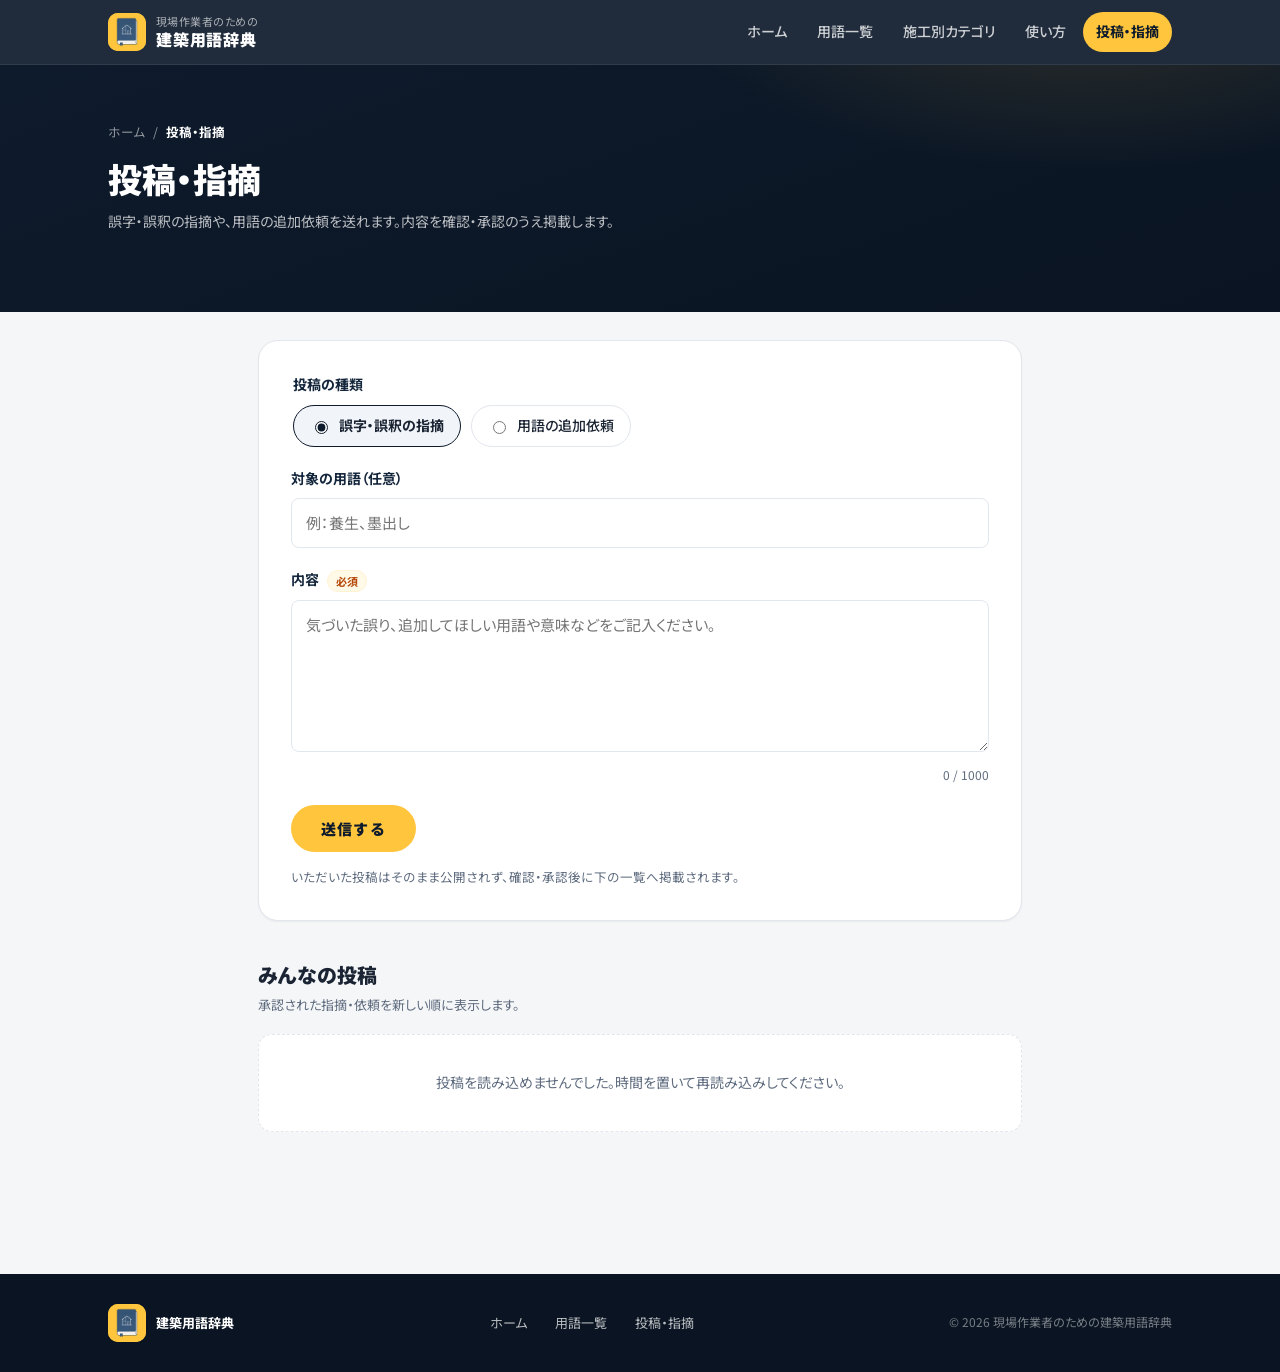
==== board.html @ fd0390ba "動的化: Supabase連携で投稿板(承認制・簡易スパム対策)と人気検索ワードの実データ化を追加" ====
<!doctype html>
<html lang="ja">
<head>
  <meta charset="utf-8">
  <meta name="viewport" content="width=device-width, initial-scale=1">
  <title>投稿・指摘 | 現場作業者のための建築用語辞典</title>
  <meta name="description" content="誤字・誤釈の指摘や、用語の追加依頼を投稿できます。">
  <meta name="theme-color" content="#0e1b2c">
  <link rel="preconnect" href="https://fonts.googleapis.com">
  <link rel="preconnect" href="https://fonts.gstatic.com" crossorigin>
  <link href="https://fonts.googleapis.com/css2?family=Noto+Sans+JP:wght@400;500;700;900&display=swap" rel="stylesheet">
  <link rel="icon" type="image/png" sizes="32x32" href="image/icon-32.png">
  <link rel="icon" type="image/png" sizes="192x192" href="image/icon-192.png">
  <link rel="apple-touch-icon" sizes="180x180" href="image/icon-180.png">
  <link rel="stylesheet" href="styles.css">
</head>
<body data-page="board">
  <a class="skip-link" href="#main">本文へスキップ</a>

  <header class="site-header">
    <div class="container header-inner">
      <a class="brand" href="index.html" aria-label="現場作業者のための建築用語辞典 ホーム">
        <span class="brand-mark" aria-hidden="true">
          <img class="brand-img" src="image/icon-192.png" alt="">
        </span>
        <span class="brand-text"><small>現場作業者のための</small><strong>建築用語辞典</strong></span>
      </a>
      <button class="nav-toggle" type="button" aria-expanded="false" aria-controls="globalNav">
        <span class="nav-toggle-bar" aria-hidden="true"></span>
        <span class="visually-hidden">メニュー</span>
      </button>
      <nav id="globalNav" class="nav" aria-label="メインナビゲーション">
        <a href="index.html">ホーム</a>
        <a href="search.html">用語一覧</a>
        <a href="index.html#categories">施工別カテゴリ</a>
        <a href="index.html#features">使い方</a>
        <a href="board.html" aria-current="page">投稿・指摘</a>
      </nav>
    </div>
  </header>

  <main id="main">
    <section class="page-hero">
      <div class="container">
        <nav class="breadcrumb" aria-label="パンくずリスト">
          <a href="index.html">ホーム</a><span aria-hidden="true">/</span><span aria-current="page">投稿・指摘</span>
        </nav>
        <h1>投稿・指摘</h1>
        <p class="page-lead">誤字・誤釈の指摘や、用語の追加依頼を送れます。内容を確認・承認のうえ掲載します。</p>
      </div>
    </section>

    <section class="section section-board">
      <div class="container container-narrow">
        <form id="postForm" class="post-form" novalidate>
          <fieldset class="post-field">
            <legend>投稿の種類</legend>
            <div class="post-type-choices">
              <label class="post-radio">
                <input type="radio" name="type" value="typo" checked>
                <span>誤字・誤釈の指摘</span>
              </label>
              <label class="post-radio">
                <input type="radio" name="type" value="request">
                <span>用語の追加依頼</span>
              </label>
            </div>
          </fieldset>

          <div class="post-field">
            <label for="postTerm">対象の用語（任意）</label>
            <input id="postTerm" name="term" type="text" maxlength="60" autocomplete="off" placeholder="例：養生、墨出し">
          </div>

          <div class="post-field">
            <label for="postBody">内容<span class="req">必須</span></label>
            <textarea id="postBody" name="body" rows="5" maxlength="1000" required placeholder="気づいた誤り、追加してほしい用語や意味などをご記入ください。"></textarea>
            <p class="post-help"><span id="postCounter">0 / 1000</span></p>
          </div>

          <!-- スパム対策（人間には見えない項目） -->
          <div class="hp-field" aria-hidden="true">
            <label for="postWebsite">Website</label>
            <input id="postWebsite" name="website" type="text" tabindex="-1" autocomplete="off">
          </div>

          <div id="postStatus" class="post-status" role="status" aria-live="polite" hidden></div>

          <button type="submit" class="post-submit">送信する</button>
          <p class="post-note">いただいた投稿はそのまま公開されず、確認・承認後に下の一覧へ掲載されます。</p>
        </form>

        <div class="board-list-head">
          <h2>みんなの投稿</h2>
          <p>承認された指摘・依頼を新しい順に表示します。</p>
        </div>
        <div id="postEmpty" class="status-message" role="status" aria-live="polite" hidden></div>
        <div id="postList" class="post-list"></div>
      </div>
    </section>
  </main>

  <footer class="footer">
    <div class="container footer-inner">
      <div class="footer-brand">
        <span class="brand-mark" aria-hidden="true">
          <img class="brand-img" src="image/icon-192.png" alt="">
        </span>
        <strong>建築用語辞典</strong>
      </div>
      <nav class="footer-nav" aria-label="フッターナビゲーション">
        <a href="index.html">ホーム</a>
        <a href="search.html">用語一覧</a>
        <a href="board.html">投稿・指摘</a>
      </nav>
      <p class="footer-copy">© 2026 現場作業者のための建築用語辞典</p>
    </div>
  </footer>

  <script src="app.js"></script>
</body>
</html>
---- styles.css ----
/* =============================================
   現場作業者のための建築用語辞典 — v2
   ============================================= */

:root {
  --navy-950: #0a1422;
  --navy-900: #0e1b2c;
  --navy-800: #14263c;
  --navy-700: #1d3553;
  --navy-100: #e8edf4;
  --navy-50: #f1f4f9;
  --yellow-500: #f2b41c;
  --yellow-400: #ffc53d;
  --yellow-100: #fff3d1;
  --yellow-50: #fff9e8;
  --bg: #f5f6f8;
  --surface: #ffffff;
  --border: #e2e6ed;
  --ink: #1a2433;
  --muted: #5e6b7e;
  --danger: #b54708;
  --radius-s: 8px;
  --radius-m: 14px;
  --radius-l: 20px;
  --shadow-s: 0 1px 2px rgba(14, 27, 44, 0.06);
  --shadow-m: 0 6px 24px -8px rgba(14, 27, 44, 0.18);
  --font: "Noto Sans JP", system-ui, -apple-system, "Segoe UI", "Hiragino Kaku Gothic ProN", "Yu Gothic UI", sans-serif;
  --container: 1120px;
}

* { box-sizing: border-box; }

html { scroll-behavior: smooth; }

body {
  margin: 0;
  font-family: var(--font);
  color: var(--ink);
  background: var(--bg);
  line-height: 1.7;
  -webkit-font-smoothing: antialiased;
  font-feature-settings: "palt";
}

img, svg { display: block; }

h1, h2, h3 { line-height: 1.35; margin: 0; }

a { color: inherit; }

button { font-family: inherit; }

.container {
  max-width: var(--container);
  margin-inline: auto;
  padding-inline: clamp(16px, 4vw, 28px);
}

.container-narrow { max-width: 820px; }

.visually-hidden {
  position: absolute;
  width: 1px; height: 1px;
  margin: -1px; padding: 0;
  overflow: hidden;
  clip: rect(0 0 0 0);
  white-space: nowrap;
  border: 0;
}

.skip-link {
  position: absolute;
  left: 12px; top: -48px;
  z-index: 100;
  background: var(--yellow-400);
  color: var(--navy-900);
  font-weight: 700;
  padding: 10px 18px;
  border-radius: 0 0 var(--radius-s) var(--radius-s);
  text-decoration: none;
  transition: top 0.15s ease;
}
.skip-link:focus { top: 0; }

:focus-visible {
  outline: 3px solid var(--yellow-500);
  outline-offset: 2px;
  border-radius: 4px;
}

/* ---------- Header ---------- */

.site-header {
  position: sticky;
  top: 0;
  z-index: 50;
  background: rgba(14, 27, 44, 0.92);
  backdrop-filter: blur(10px);
  -webkit-backdrop-filter: blur(10px);
  color: #fff;
  border-bottom: 1px solid rgba(255, 255, 255, 0.08);
}

.header-inner {
  display: flex;
  align-items: center;
  justify-content: space-between;
  gap: 16px;
  min-height: 64px;
}

.brand {
  display: flex;
  align-items: center;
  gap: 10px;
  text-decoration: none;
  padding-block: 8px;
}

.brand-mark {
  display: grid;
  place-items: center;
  width: 38px; height: 38px;
  flex-shrink: 0;
  border-radius: 10px;
  background: var(--yellow-400);
  color: var(--navy-900);
  overflow: hidden;
}
.brand-mark svg { width: 22px; height: 22px; }
.brand-mark .brand-img { width: 100%; height: 100%; object-fit: cover; }

.brand-text { display: flex; flex-direction: column; line-height: 1.25; }
.brand-text small { font-size: 11px; color: rgba(255, 255, 255, 0.62); letter-spacing: 0.04em; }
.brand-text strong { font-size: 16px; font-weight: 900; letter-spacing: 0.05em; }

.nav { display: flex; align-items: center; gap: 4px; }

.nav a {
  text-decoration: none;
  font-size: 14px;
  font-weight: 500;
  color: rgba(255, 255, 255, 0.78);
  padding: 8px 13px;
  border-radius: 999px;
  transition: color 0.15s ease, background-color 0.15s ease;
}

.nav a:hover { color: #fff; background: rgba(255, 255, 255, 0.1); }

.nav a[aria-current="page"] {
  color: var(--navy-900);
  background: var(--yellow-400);
  font-weight: 700;
}

.nav-toggle {
  display: none;
  position: relative;
  width: 44px; height: 44px;
  border: 1px solid rgba(255, 255, 255, 0.25);
  border-radius: 10px;
  background: transparent;
  cursor: pointer;
}

.nav-toggle-bar,
.nav-toggle-bar::before,
.nav-toggle-bar::after {
  content: "";
  position: absolute;
  left: 50%;
  width: 18px; height: 2px;
  background: #fff;
  border-radius: 2px;
  transform: translateX(-50%);
  transition: transform 0.2s ease, opacity 0.2s ease;
}
.nav-toggle-bar { top: 50%; margin-top: -1px; }
.nav-toggle-bar::before { top: -6px; }
.nav-toggle-bar::after { top: 6px; }

.nav-toggle[aria-expanded="true"] .nav-toggle-bar { background: transparent; }
.nav-toggle[aria-expanded="true"] .nav-toggle-bar::before { transform: translateX(-50%) translateY(6px) rotate(45deg); }
.nav-toggle[aria-expanded="true"] .nav-toggle-bar::after { transform: translateX(-50%) translateY(-6px) rotate(-45deg); }

/* ---------- Hero ---------- */

.hero {
  position: relative;
  background:
    linear-gradient(90deg, rgba(246, 250, 253, 0.97) 0%, rgba(246, 250, 253, 0.88) 42%, rgba(246, 250, 253, 0.3) 72%, rgba(246, 250, 253, 0.05) 100%),
    url("image/hero-banner.jpg") right center / cover no-repeat,
    #e9f1f8;
  color: var(--ink);
  border-bottom: 4px solid var(--yellow-400);
  overflow: hidden;
}

.hero-grid {
  position: relative;
  display: grid;
  grid-template-columns: minmax(0, 1.2fr) minmax(0, 0.8fr);
  align-items: center;
  gap: clamp(28px, 5vw, 64px);
  padding-block: clamp(56px, 9vw, 104px);
}

.hero-eyebrow {
  display: inline-flex;
  align-items: center;
  gap: 8px;
  margin: 0 0 18px;
  font-size: 13px;
  font-weight: 700;
  letter-spacing: 0.08em;
  color: var(--navy-800);
  background: rgba(255, 255, 255, 0.82);
  border: 1px solid rgba(14, 27, 44, 0.16);
  padding: 6px 14px;
  border-radius: 999px;
}

.hero-eyebrow-dot {
  width: 7px; height: 7px;
  border-radius: 50%;
  background: var(--yellow-500);
}

.hero h1 {
  font-size: clamp(30px, 4.6vw, 48px);
  font-weight: 900;
  letter-spacing: 0.02em;
  margin-bottom: 16px;
  color: var(--navy-900);
}

.hero h1 em {
  font-style: normal;
  color: var(--navy-800);
  background: linear-gradient(transparent 70%, rgba(255, 197, 61, 0.8) 70%);
}

.hero-lead {
  margin: 0 0 28px;
  max-width: 30em;
  font-size: clamp(14px, 1.6vw, 16px);
  color: #3d4c61;
}

/* ---------- Search box ---------- */

.search-form { position: relative; max-width: 560px; }

.search-box {
  display: flex;
  align-items: center;
  gap: 8px;
  background: #fff;
  border: 1px solid rgba(14, 27, 44, 0.1);
  border-radius: 999px;
  padding: 6px 6px 6px 18px;
  box-shadow: 0 12px 32px -12px rgba(14, 27, 44, 0.38);
}

.search-icon { width: 20px; height: 20px; color: var(--muted); flex-shrink: 0; }

.search-box input {
  flex: 1 1 0;
  width: 100%;
  min-width: 0;
  -webkit-appearance: none;
  appearance: none;
  border: 0;
  background: transparent;
  font: inherit;
  font-size: 16px;
  color: var(--ink);
  padding-block: 11px;
}
.search-box input:focus { outline: none; }
.search-box input::placeholder { color: #9aa5b5; }
.search-box input::-webkit-search-cancel-button { -webkit-appearance: none; }

.search-box button {
  border: 0;
  cursor: pointer;
  background: var(--yellow-400);
  color: var(--navy-900);
  font-weight: 900;
  font-size: 15px;
  letter-spacing: 0.1em;
  padding: 11px 26px;
  border-radius: 999px;
  transition: background-color 0.15s ease, transform 0.15s ease;
}
.search-box button:hover { background: var(--yellow-500); }
.search-box button:active { transform: scale(0.97); }

.search-suggest {
  position: absolute;
  z-index: 30;
  inset-inline: 0;
  top: calc(100% + 8px);
  margin: 0;
  padding: 6px;
  list-style: none;
  background: #fff;
  border: 1px solid var(--border);
  border-radius: var(--radius-m);
  box-shadow: var(--shadow-m);
  max-height: 320px;
  overflow-y: auto;
}

.search-suggest li {
  display: flex;
  align-items: baseline;
  gap: 10px;
  padding: 9px 12px;
  border-radius: var(--radius-s);
  cursor: pointer;
  color: var(--ink);
}

.search-suggest li strong { font-weight: 700; }
.search-suggest li .suggest-reading { font-size: 12px; color: var(--muted); }
.search-suggest li .suggest-cat { margin-left: auto; font-size: 11px; color: var(--muted); flex-shrink: 0; }

.search-suggest li:hover,
.search-suggest li[aria-selected="true"] { background: var(--yellow-50); }

/* ---------- Popular tags ---------- */

.popular { margin-top: 22px; }

.popular-label {
  display: block;
  font-size: 12px;
  font-weight: 700;
  letter-spacing: 0.08em;
  color: #5d6b7e;
  margin-bottom: 10px;
}

.tag-list { display: flex; flex-wrap: wrap; gap: 8px; }

.tag {
  border: 1px solid rgba(14, 27, 44, 0.18);
  background: rgba(255, 255, 255, 0.85);
  color: var(--navy-800);
  font-size: 13px;
  font-weight: 500;
  padding: 6px 14px;
  border-radius: 999px;
  cursor: pointer;
  transition: background-color 0.15s ease, color 0.15s ease, border-color 0.15s ease;
}

.tag:hover {
  background: var(--yellow-400);
  border-color: var(--yellow-400);
  color: var(--navy-900);
  font-weight: 700;
}

/* ---------- Sections ---------- */

.section { padding-block: clamp(48px, 7vw, 84px); }

.section-muted { background: #eef1f5; }

.section-heading { max-width: 620px; margin-bottom: 32px; }

.section-heading-row {
  max-width: none;
  display: flex;
  align-items: flex-end;
  justify-content: space-between;
  gap: 20px;
  flex-wrap: wrap;
}

.section-kicker {
  margin: 0 0 6px;
  font-size: 12px;
  font-weight: 900;
  letter-spacing: 0.18em;
  text-transform: uppercase;
  color: var(--yellow-500);
}

.section-heading h2 {
  font-size: clamp(22px, 3vw, 30px);
  font-weight: 900;
  letter-spacing: 0.02em;
}

.section-heading p { margin: 10px 0 0; color: var(--muted); font-size: 14px; }

.text-link {
  display: inline-flex;
  align-items: center;
  gap: 6px;
  font-size: 14px;
  font-weight: 700;
  color: var(--navy-700);
  text-decoration: none;
  border-bottom: 2px solid var(--yellow-400);
  padding-bottom: 2px;
  transition: color 0.15s ease;
}
.text-link:hover { color: var(--navy-900); }
.text-link svg { width: 16px; height: 16px; }

.pickup-actions { display: flex; align-items: center; gap: 18px; flex-wrap: wrap; }

.recent-empty {
  grid-column: 1 / -1;
  margin: 0;
  padding: 28px 20px;
  border: 1px dashed var(--border);
  border-radius: var(--radius-m);
  background: var(--surface);
  color: var(--muted);
  font-size: 14px;
  text-align: center;
}

.link-button {
  border: 0;
  background: none;
  padding: 0;
  cursor: pointer;
  font: inherit;
  font-size: 13px;
  font-weight: 700;
  color: var(--muted);
  text-decoration: underline;
  text-underline-offset: 3px;
  transition: color 0.15s ease;
}
.link-button:hover { color: var(--navy-800); }

/* ---------- Category cards ---------- */

.category-grid {
  display: grid;
  grid-template-columns: repeat(auto-fill, minmax(236px, 1fr));
  gap: 14px;
}

.category-card {
  display: flex;
  align-items: flex-start;
  gap: 14px;
  text-align: left;
  background: var(--surface);
  border: 1px solid var(--border);
  border-radius: var(--radius-m);
  padding: 18px;
  cursor: pointer;
  text-decoration: none;
  box-shadow: var(--shadow-s);
  transition: transform 0.18s ease, box-shadow 0.18s ease, border-color 0.18s ease;
}

.category-card:hover {
  transform: translateY(-3px);
  box-shadow: var(--shadow-m);
  border-color: var(--navy-700);
}

.category-icon {
  display: grid;
  place-items: center;
  width: 56px; height: 56px;
  flex-shrink: 0;
  border-radius: 12px;
  background: var(--yellow-50);
  border: 1px solid var(--yellow-100);
  color: var(--navy-800);
  overflow: hidden;
}
.category-icon svg { width: 24px; height: 24px; }

.category-icon .category-img {
  width: 100%;
  height: 100%;
  object-fit: cover;
}

.category-card h3 { font-size: 15px; font-weight: 700; }

.category-card .category-count {
  display: block;
  font-size: 12px;
  font-weight: 700;
  color: var(--yellow-500);
  margin-top: 2px;
}

.category-card p {
  margin: 6px 0 0;
  font-size: 12.5px;
  line-height: 1.6;
  color: var(--muted);
  display: -webkit-box;
  -webkit-line-clamp: 2;
  -webkit-box-orient: vertical;
  overflow: hidden;
}

/* ---------- Term cards ---------- */

.term-grid {
  display: grid;
  grid-template-columns: repeat(auto-fill, minmax(280px, 1fr));
  gap: 14px;
}

.term-card {
  position: relative;
  display: flex;
  flex-direction: column;
  align-items: flex-start;
  gap: 4px;
  text-align: left;
  background: var(--surface);
  border: 1px solid var(--border);
  border-radius: var(--radius-m);
  padding: 20px 20px 16px;
  cursor: pointer;
  text-decoration: none;
  color: var(--ink);
  box-shadow: var(--shadow-s);
  overflow: hidden;
  transition: transform 0.18s ease, box-shadow 0.18s ease, border-color 0.18s ease;
}

.term-card::before {
  content: "";
  position: absolute;
  inset-block: 0;
  left: 0;
  width: 4px;
  background: var(--yellow-400);
  transform: scaleY(0);
  transform-origin: top;
  transition: transform 0.2s ease;
}

.term-card:hover {
  transform: translateY(-3px);
  box-shadow: var(--shadow-m);
  border-color: var(--navy-700);
}

.term-card:hover::before { transform: scaleY(1); }

.term-card h3 {
  font-size: 19px;
  font-weight: 900;
  letter-spacing: 0.02em;
}

.term-card .reading { margin: 0; font-size: 12px; color: var(--muted); }

.term-card .meaning {
  margin: 6px 0 12px;
  font-size: 13.5px;
  line-height: 1.65;
  color: #38465a;
  display: -webkit-box;
  -webkit-line-clamp: 2;
  -webkit-box-orient: vertical;
  overflow: hidden;
}

.badge {
  margin-top: auto;
  font-size: 11px;
  font-weight: 700;
  color: var(--navy-700);
  background: var(--navy-50);
  border-radius: 999px;
  padding: 3px 11px;
}

mark {
  background: var(--yellow-100);
  color: inherit;
  border-radius: 3px;
  padding-inline: 1px;
}

/* ---------- Feature cards ---------- */

.feature-grid {
  display: grid;
  grid-template-columns: repeat(auto-fit, minmax(230px, 1fr));
  gap: 14px;
}

.feature-card {
  background: var(--surface);
  border: 1px solid var(--border);
  border-radius: var(--radius-m);
  padding: 24px 22px;
  box-shadow: var(--shadow-s);
}

.feature-icon {
  display: grid;
  place-items: center;
  width: 46px; height: 46px;
  border-radius: 12px;
  background: var(--navy-900);
  color: var(--yellow-400);
  margin-bottom: 14px;
}
.feature-icon svg { width: 24px; height: 24px; }

.feature-card h3 { font-size: 16px; font-weight: 700; margin-bottom: 8px; }
.feature-card p { margin: 0; font-size: 13.5px; color: var(--muted); }

/* ---------- Page hero (search) ---------- */

.page-hero {
  background:
    radial-gradient(700px 300px at 85% -30%, rgba(255, 197, 61, 0.14), transparent 60%),
    linear-gradient(160deg, var(--navy-900), var(--navy-950));
  color: #fff;
  padding-block: clamp(32px, 5vw, 56px);
}

.page-hero h1 { font-size: clamp(24px, 3.4vw, 34px); font-weight: 900; }

.page-lead { margin: 8px 0 22px; font-size: 14px; color: rgba(255, 255, 255, 0.72); }

.breadcrumb {
  display: flex;
  align-items: center;
  flex-wrap: wrap;
  gap: 8px;
  font-size: 12.5px;
  margin-bottom: 14px;
  color: var(--muted);
}

.page-hero .breadcrumb { color: rgba(255, 255, 255, 0.55); }

.breadcrumb a { text-decoration: none; }
.breadcrumb a:hover { text-decoration: underline; }
.breadcrumb [aria-current="page"] { font-weight: 700; }
.page-hero .breadcrumb [aria-current="page"] { color: #fff; }

/* ---------- Filter bar ---------- */

.section-list { padding-top: 28px; }

.filter-area { margin-bottom: 26px; display: grid; gap: 8px; }

.filter-bar { display: flex; align-items: center; gap: 12px; }

.filter-label {
  flex-shrink: 0;
  width: 4.5em;
  white-space: nowrap;
  font-size: 11px;
  font-weight: 900;
  letter-spacing: 0.08em;
  color: var(--muted);
}

.kana-chip {
  min-width: 42px;
  padding-inline: 0;
  text-align: center;
  font-weight: 700;
}

.kana-chip-all { min-width: 0; padding-inline: 16px; }

.filter-scroll .kana-chip[aria-pressed="true"]::before { content: ""; }

.kana-chip:disabled {
  opacity: 0.35;
  cursor: default;
}

.filter-scroll {
  display: flex;
  gap: 8px;
  overflow-x: auto;
  padding-block: 4px;
  scrollbar-width: thin;
}

.filter-chip {
  flex-shrink: 0;
  border: 1px solid var(--border);
  background: var(--surface);
  color: var(--ink);
  font-size: 13px;
  font-weight: 500;
  padding: 7px 16px;
  border-radius: 999px;
  cursor: pointer;
  transition: background-color 0.15s ease, color 0.15s ease, border-color 0.15s ease;
}

.filter-chip:hover { border-color: var(--navy-700); }

.filter-chip[aria-pressed="true"] {
  background: var(--navy-900);
  border-color: var(--navy-900);
  color: #fff;
  font-weight: 700;
}

.filter-chip[aria-pressed="true"]::before {
  content: "✓ ";
  color: var(--yellow-400);
}

.results-heading {
  display: flex;
  align-items: baseline;
  gap: 14px;
  flex-wrap: wrap;
  margin-bottom: 18px;
}

.results-heading h2 { font-size: 20px; font-weight: 900; }
.results-heading p { margin: 0; font-size: 13px; color: var(--muted); }

.status-message {
  background: var(--surface);
  border: 1px dashed var(--border);
  border-radius: var(--radius-m);
  color: var(--muted);
  text-align: center;
  font-size: 14px;
  padding: 36px 20px;
  margin-bottom: 18px;
}

/* ---------- Term detail ---------- */

.section-detail { padding-top: 28px; }

.detail-card:focus,
.detail-card:focus-visible { outline: none; }

.detail-card {
  background: var(--surface);
  border: 1px solid var(--border);
  border-radius: var(--radius-l);
  box-shadow: var(--shadow-s);
  overflow: hidden;
}

.detail-header {
  background: linear-gradient(160deg, var(--navy-900), var(--navy-800));
  color: #fff;
  padding: clamp(24px, 4vw, 36px);
  border-bottom: 4px solid var(--yellow-400);
}

.detail-header .badge { background: rgba(255, 255, 255, 0.12); color: var(--yellow-400); margin: 0 0 12px; display: inline-block; }

.detail-header h1 {
  font-size: clamp(28px, 4.4vw, 40px);
  font-weight: 900;
  letter-spacing: 0.03em;
}

.detail-header .reading { margin: 6px 0 0; font-size: 14px; color: rgba(255, 255, 255, 0.66); }

.detail-body { padding: clamp(20px, 4vw, 32px); display: grid; gap: 20px; }

.detail-section h2 {
  display: flex;
  align-items: center;
  gap: 8px;
  font-size: 14px;
  font-weight: 900;
  letter-spacing: 0.06em;
  color: var(--navy-700);
  margin-bottom: 8px;
}

.detail-section h2 svg { width: 18px; height: 18px; color: var(--yellow-500); flex-shrink: 0; }

.detail-section p { margin: 0; font-size: 15px; }

.detail-meaning p { font-size: 16.5px; font-weight: 500; line-height: 1.8; }

.detail-caution {
  background: var(--yellow-50);
  border: 1px solid var(--yellow-100);
  border-left: 4px solid var(--yellow-400);
  border-radius: var(--radius-s);
  padding: 14px 16px;
}

.detail-caution h2 { color: var(--danger); }
.detail-caution h2 svg { color: var(--danger); }

.related-list { display: flex; flex-wrap: wrap; gap: 8px; }

.related-chip {
  display: inline-flex;
  align-items: center;
  gap: 6px;
  border: 1px solid var(--border);
  background: var(--bg);
  color: var(--navy-800);
  font-size: 13px;
  font-weight: 500;
  text-decoration: none;
  padding: 6px 14px;
  border-radius: 999px;
  cursor: pointer;
  transition: background-color 0.15s ease, border-color 0.15s ease;
}

.related-chip:hover { background: var(--yellow-50); border-color: var(--yellow-400); }

.related-chip svg { width: 13px; height: 13px; color: var(--yellow-500); }

.detail-actions { margin-top: 22px; }

/* ---------- 投稿板 ---------- */

.section-board { padding-top: 28px; }

.post-form {
  background: var(--surface);
  border: 1px solid var(--border);
  border-radius: var(--radius-l);
  box-shadow: var(--shadow-s);
  padding: clamp(20px, 4vw, 32px);
  margin-bottom: 40px;
}

.post-field { margin-bottom: 20px; border: 0; padding: 0; }
.post-field > label,
.post-field > legend {
  display: block;
  font-size: 14px;
  font-weight: 700;
  color: var(--navy-800);
  margin-bottom: 8px;
  padding: 0;
}

.req {
  display: inline-block;
  margin-left: 8px;
  font-size: 11px;
  font-weight: 700;
  color: var(--danger);
  background: var(--yellow-50);
  border: 1px solid var(--yellow-100);
  border-radius: 999px;
  padding: 1px 8px;
  vertical-align: middle;
}

.post-type-choices { display: flex; flex-wrap: wrap; gap: 10px; }

.post-radio {
  display: inline-flex;
  align-items: center;
  gap: 8px;
  border: 1px solid var(--border);
  border-radius: 999px;
  padding: 8px 16px;
  cursor: pointer;
  font-size: 14px;
  font-weight: 500;
  transition: border-color 0.15s ease, background-color 0.15s ease;
}
.post-radio:hover { border-color: var(--navy-700); }
.post-radio input { accent-color: var(--navy-900); }
.post-radio:has(input:checked) {
  border-color: var(--navy-900);
  background: var(--navy-50);
  font-weight: 700;
}

.post-field input[type="text"],
.post-field textarea {
  width: 100%;
  border: 1px solid var(--border);
  border-radius: var(--radius-s);
  background: #fff;
  font: inherit;
  font-size: 15px;
  color: var(--ink);
  padding: 11px 14px;
  -webkit-appearance: none;
  appearance: none;
}
.post-field textarea { resize: vertical; min-height: 110px; line-height: 1.7; }
.post-field input[type="text"]:focus,
.post-field textarea:focus {
  outline: none;
  border-color: var(--navy-700);
  box-shadow: 0 0 0 3px rgba(29, 53, 83, 0.12);
}

.post-help { margin: 6px 0 0; text-align: right; font-size: 12px; color: var(--muted); }

.hp-field {
  position: absolute;
  left: -9999px;
  width: 1px;
  height: 1px;
  overflow: hidden;
}

.post-submit {
  border: 0;
  cursor: pointer;
  background: var(--yellow-400);
  color: var(--navy-900);
  font-weight: 900;
  font-size: 15px;
  letter-spacing: 0.08em;
  padding: 13px 30px;
  border-radius: 999px;
  transition: background-color 0.15s ease, transform 0.15s ease;
}
.post-submit:hover { background: var(--yellow-500); }
.post-submit:active { transform: scale(0.98); }
.post-submit:disabled { opacity: 0.6; cursor: default; }

.post-note { margin: 14px 0 0; font-size: 12.5px; color: var(--muted); }

.post-status {
  margin-bottom: 16px;
  padding: 12px 16px;
  border-radius: var(--radius-s);
  font-size: 14px;
  font-weight: 500;
  background: var(--navy-50);
  color: var(--navy-800);
}
.post-status-ok {
  background: #e9f7ef;
  color: #1c7a47;
  border: 1px solid #bfe6cf;
}
.post-status-error {
  background: #fdeee7;
  color: var(--danger);
  border: 1px solid #f6d3bf;
}

.board-list-head { margin-bottom: 18px; }
.board-list-head h2 { font-size: 20px; font-weight: 900; }
.board-list-head p { margin: 6px 0 0; font-size: 13px; color: var(--muted); }

.post-list { display: grid; gap: 12px; }

.post-card {
  background: var(--surface);
  border: 1px solid var(--border);
  border-radius: var(--radius-m);
  box-shadow: var(--shadow-s);
  padding: 18px 20px;
}

.post-head {
  display: flex;
  align-items: center;
  gap: 12px;
  margin-bottom: 8px;
}

.post-type {
  font-size: 11px;
  font-weight: 700;
  border-radius: 999px;
  padding: 3px 11px;
}
.post-type-typo { color: var(--danger); background: var(--yellow-50); border: 1px solid var(--yellow-100); }
.post-type-request { color: var(--navy-700); background: var(--navy-50); border: 1px solid var(--border); }

.post-head time { font-size: 12px; color: var(--muted); }

.post-term { margin: 0 0 6px; font-size: 13px; font-weight: 700; color: var(--navy-800); }
.post-body { margin: 0; font-size: 14.5px; line-height: 1.75; color: var(--ink); white-space: pre-line; }

/* ---------- Footer ---------- */

.footer {
  background: var(--navy-950);
  color: rgba(255, 255, 255, 0.72);
  margin-top: 40px;
}

.footer-inner {
  display: flex;
  align-items: center;
  justify-content: space-between;
  gap: 18px;
  flex-wrap: wrap;
  padding-block: 30px;
  font-size: 13px;
}

.footer-brand { display: flex; align-items: center; gap: 10px; color: #fff; }

.footer-nav { display: flex; gap: 4px; }
.footer-nav a {
  text-decoration: none;
  padding: 6px 12px;
  border-radius: 999px;
  transition: background-color 0.15s ease, color 0.15s ease;
}
.footer-nav a:hover { background: rgba(255, 255, 255, 0.08); color: #fff; }

.footer-copy { margin: 0; font-size: 12px; color: rgba(255, 255, 255, 0.45); }

/* ---------- Responsive ---------- */

@media (max-width: 960px) {
  .hero-grid { grid-template-columns: 1fr; }

  .hero {
    background:
      linear-gradient(rgba(246, 250, 253, 0.93), rgba(246, 250, 253, 0.88)),
      url("image/hero-banner.jpg") 72% center / cover no-repeat,
      #e9f1f8;
  }
}

@media (max-width: 760px) {
  .nav-toggle { display: block; }

  .nav {
    display: none;
    position: absolute;
    top: 100%;
    inset-inline: 0;
    flex-direction: column;
    align-items: stretch;
    gap: 2px;
    background: var(--navy-900);
    border-bottom: 1px solid rgba(255, 255, 255, 0.1);
    padding: 10px clamp(16px, 4vw, 28px) 16px;
    box-shadow: 0 16px 32px -12px rgba(0, 0, 0, 0.4);
  }

  .nav.is-open { display: flex; }

  .nav a { border-radius: var(--radius-s); padding: 12px 14px; font-size: 15px; }

  .search-box { padding-left: 14px; }
  .search-box button { padding-inline: 18px; letter-spacing: 0.04em; }

  .footer-inner { flex-direction: column; align-items: flex-start; gap: 12px; }
}

@media (prefers-reduced-motion: reduce) {
  html { scroll-behavior: auto; }
  *, *::before, *::after { transition: none !important; }
}
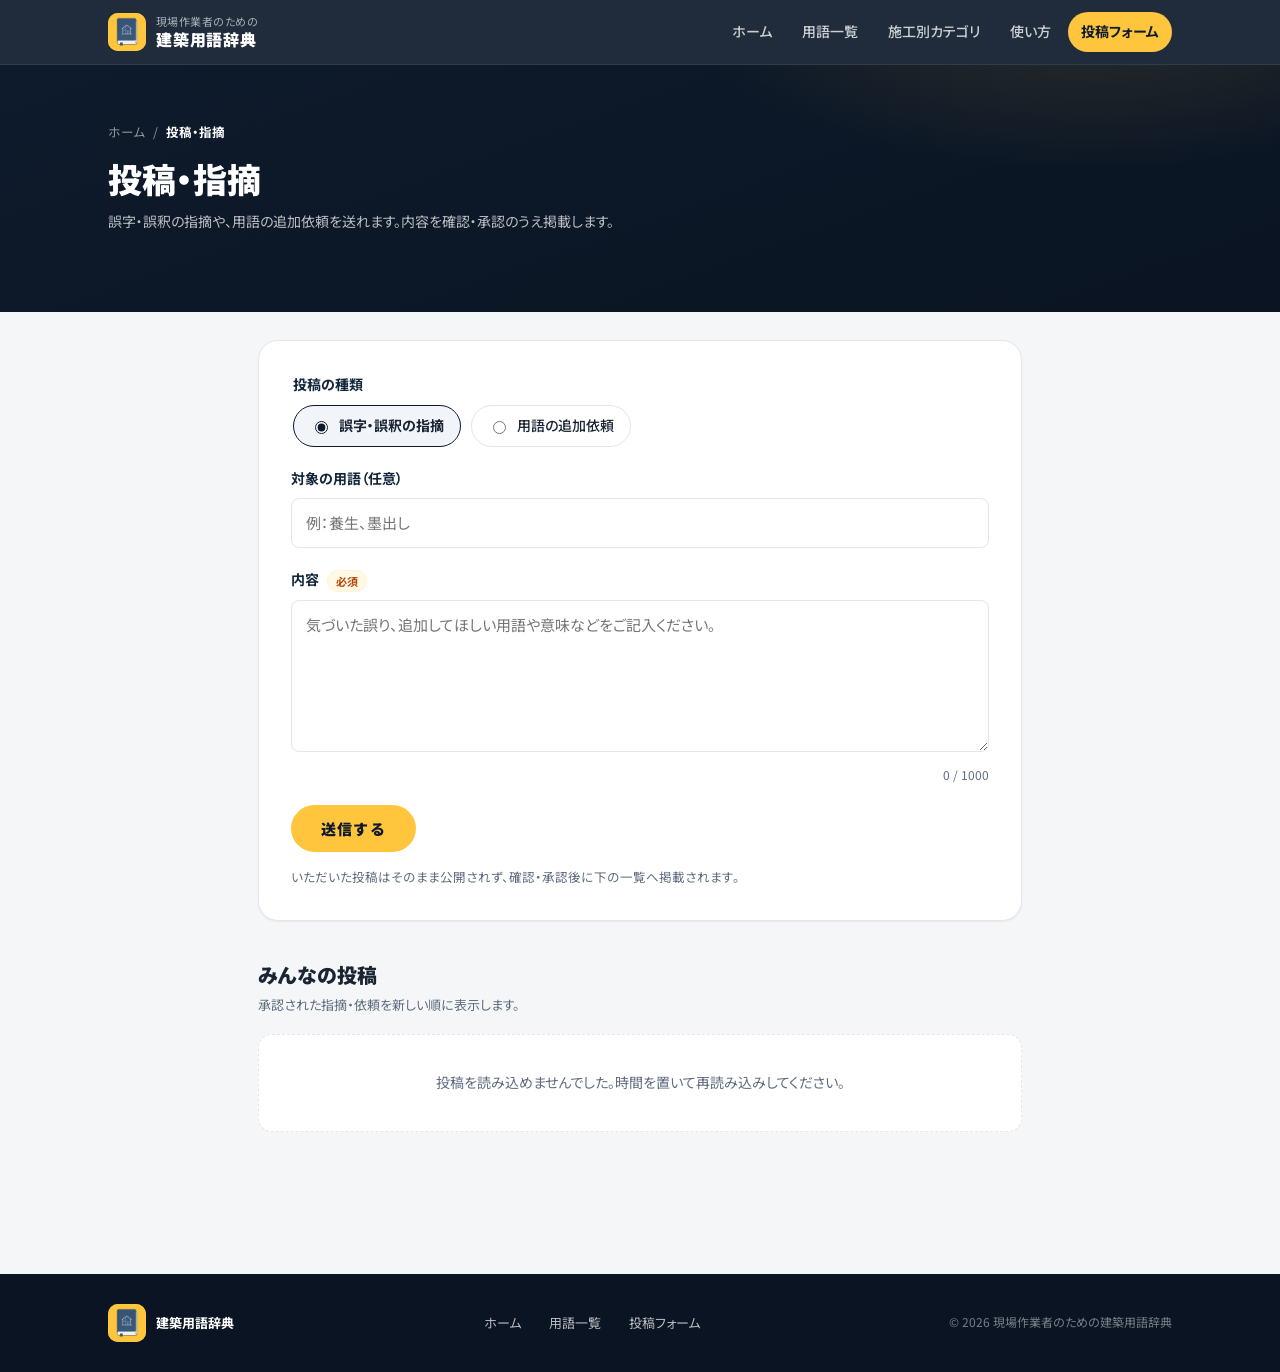
==== commit fc1486e8: "検索欄の例を養生・墨出しの2つに / ヒーロー画像を少し引きの構図に再生成 / ヘッダー・フッターの「投稿・指摘」を「投稿フォーム」に変更" ====
--- a/board.html
+++ b/board.html
@@ -34,7 +34,7 @@
         <a href="search.html">用語一覧</a>
         <a href="index.html#categories">施工別カテゴリ</a>
         <a href="index.html#features">使い方</a>
-        <a href="board.html" aria-current="page">投稿・指摘</a>
+        <a href="board.html" aria-current="page">投稿フォーム</a>
       </nav>
     </div>
   </header>
@@ -111,7 +111,7 @@
       <nav class="footer-nav" aria-label="フッターナビゲーション">
         <a href="index.html">ホーム</a>
         <a href="search.html">用語一覧</a>
-        <a href="board.html">投稿・指摘</a>
+        <a href="board.html">投稿フォーム</a>
       </nav>
       <p class="footer-copy">© 2026 現場作業者のための建築用語辞典</p>
     </div>
--- a/styles.css
+++ b/styles.css
@@ -830,7 +830,31 @@
 
 .related-chip svg { width: 13px; height: 13px; color: var(--yellow-500); }
 
-.detail-actions { margin-top: 22px; }
+.detail-actions {
+  margin-top: 22px;
+  display: flex;
+  align-items: center;
+  justify-content: space-between;
+  gap: 16px;
+  flex-wrap: wrap;
+}
+
+.report-link {
+  display: inline-flex;
+  align-items: center;
+  gap: 6px;
+  font-size: 13px;
+  font-weight: 700;
+  color: var(--danger);
+  text-decoration: none;
+  border: 1px solid var(--yellow-100);
+  background: var(--yellow-50);
+  border-radius: 999px;
+  padding: 8px 16px;
+  transition: background-color 0.15s ease, border-color 0.15s ease;
+}
+.report-link:hover { background: var(--yellow-100); border-color: var(--yellow-400); }
+.report-link svg { width: 15px; height: 15px; }
 
 /* ---------- 投稿板 ---------- */
 
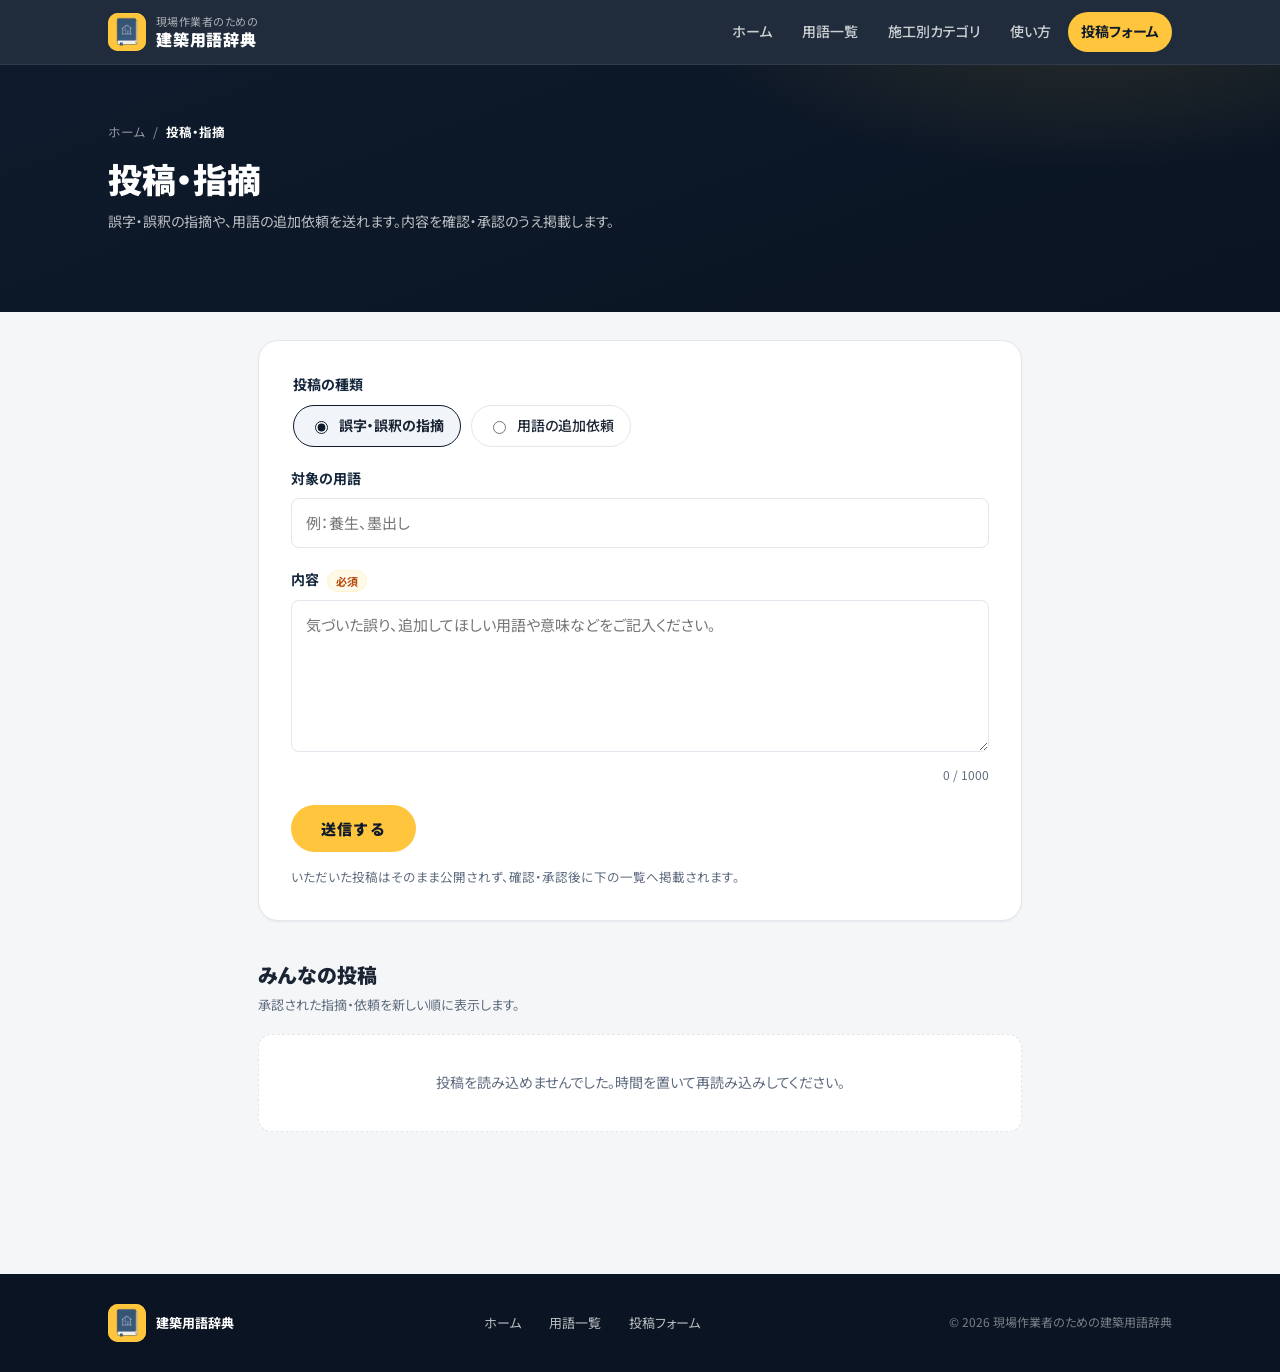
==== commit e8f03a26: "投稿フォーム: 「対象の用語(任意)」→「対象の用語」、追加依頼選択時は「追加依頼をしたい用語」に動的切替" ====
--- a/board.html
+++ b/board.html
@@ -68,7 +68,7 @@
           </fieldset>
 
           <div class="post-field">
-            <label for="postTerm">対象の用語（任意）</label>
+            <label for="postTerm" id="postTermLabel">対象の用語</label>
             <input id="postTerm" name="term" type="text" maxlength="60" autocomplete="off" placeholder="例：養生、墨出し">
           </div>
 
